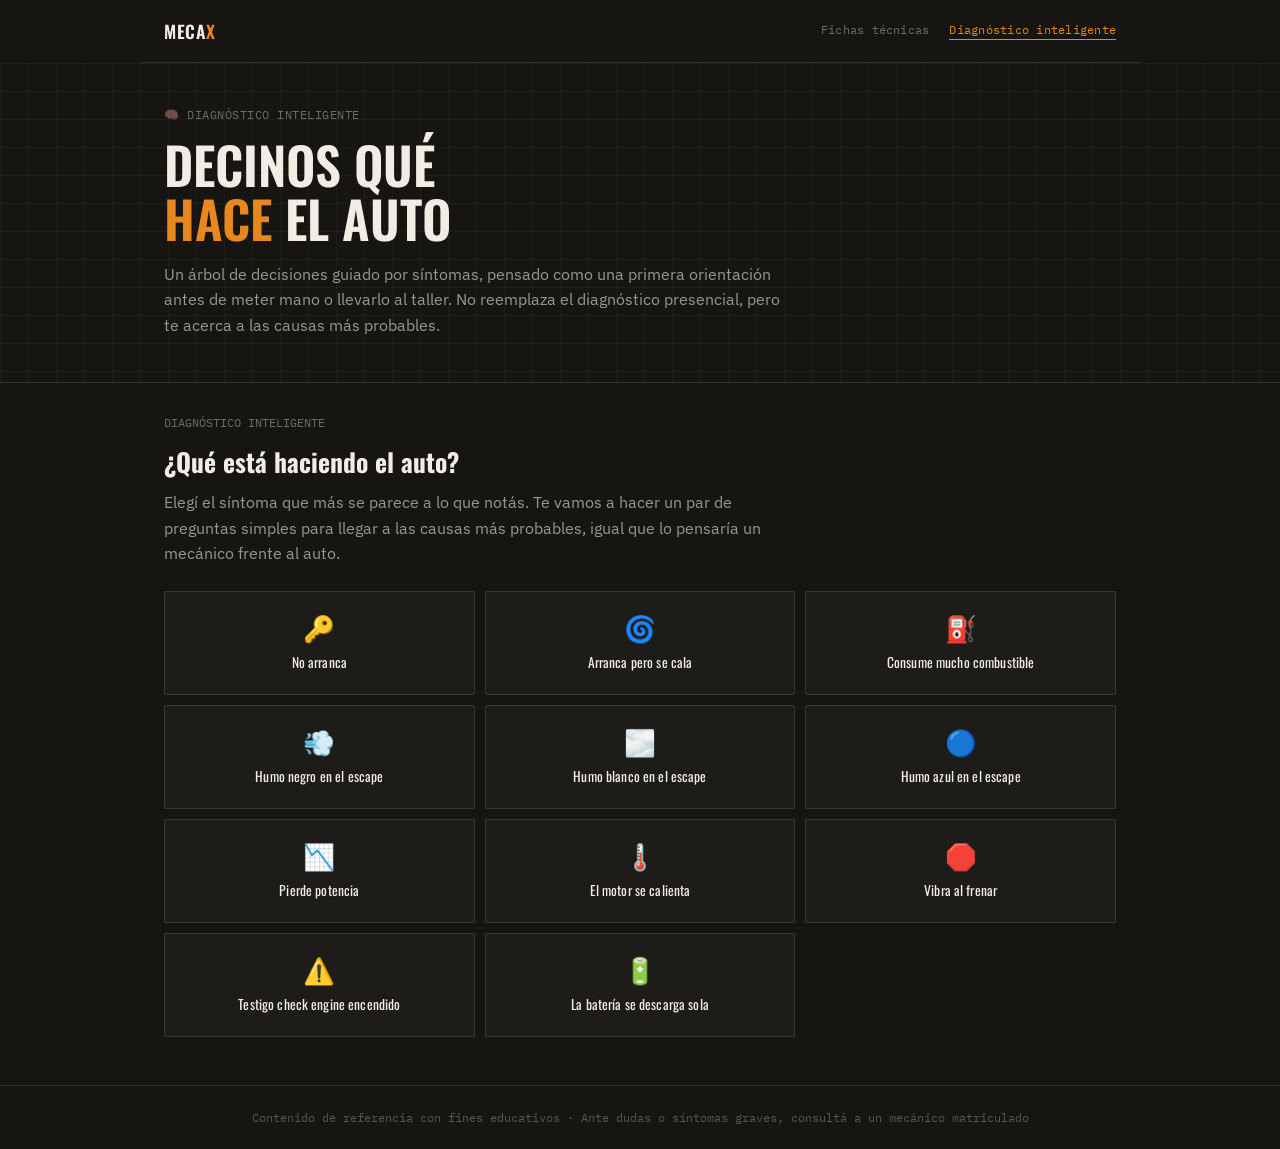
==== diagnostico-inteligente.html @ c55173de "Add files via upload" ====
<!DOCTYPE html>
<html lang="es-AR">
<head>
<meta charset="UTF-8" />
<meta name="viewport" content="width=device-width, initial-scale=1.0" />
<title>Diagnóstico Inteligente · Mecax</title>
<meta name="description" content="Elegí un síntoma y seguí el árbol de diagnóstico para encontrar las causas más probables, como lo pensaría un mecánico." />
<link rel="preconnect" href="https://fonts.googleapis.com">
<link rel="preconnect" href="https://fonts.gstatic.com" crossorigin>
<link href="https://fonts.googleapis.com/css2?family=Oswald:wght@400;500;600;700&family=IBM+Plex+Sans:wght@400;500;600&family=IBM+Plex+Mono:wght@400;500&display=swap" rel="stylesheet">
<link rel="stylesheet" href="style.css" />
</head>
<body>

  <nav class="topnav wrap">
    <a href="index.html" class="brand">MECA<span style="color:var(--mech)">X</span></a>
    <div class="nav-links">
      <a href="index.html">Fichas técnicas</a>
      <a href="diagnostico-inteligente.html" class="active">Diagnóstico inteligente</a>
    </div>
  </nav>

  <header class="hero grid-bg diag-hero">
    <div class="wrap">
      <div class="eyebrow"><span class="ico">🧠</span> DIAGNÓSTICO INTELIGENTE</div>
      <h1 class="title">
        DECINOS QUÉ<br />
        <span style="color:var(--mech)">HACE</span> EL AUTO
      </h1>
      <p class="subtitle">
        Un árbol de decisiones guiado por síntomas, pensado como una primera orientación antes de meter mano o llevarlo al taller. No reemplaza el diagnóstico presencial, pero te acerca a las causas más probables.
      </p>
    </div>
  </header>

  <main class="wrap main">
    <div id="diag-app"></div>
  </main>

  <footer class="footer">
    <p>Contenido de referencia con fines educativos · Ante dudas o síntomas graves, consultá a un mecánico matriculado</p>
  </footer>

  <script src="diag-data.js"></script>
  <script src="diag-app.js"></script>
</body>
</html>
---- style.css ----
:root {
  --bg: #161512;
  --panel: rgba(255,255,255,0.03);
  --border: rgba(255,255,255,0.12);
  --text: #F2EDE4;
  --text-dim: rgba(242,237,228,0.6);
  --text-dimmer: rgba(242,237,228,0.4);
  --mech: #E8871E;
  --elec: #4FB6BE;
  --danger: #C0463C;
  --danger-text: #E58077;
}

* { box-sizing: border-box; }

html, body {
  margin: 0;
  padding: 0;
  background: var(--bg);
  color: var(--text);
  font-family: 'IBM Plex Sans', sans-serif;
  -webkit-font-smoothing: antialiased;
}

.wrap {
  max-width: 1000px;
  margin: 0 auto;
  padding: 0 24px;
}

.mono { font-family: 'IBM Plex Mono', monospace; }

/* ---------- HERO ---------- */

.grid-bg {
  background-image:
    linear-gradient(rgba(255,255,255,0.035) 1px, transparent 1px),
    linear-gradient(90deg, rgba(255,255,255,0.035) 1px, transparent 1px);
  background-size: 28px 28px;
}

.hero {
  border-bottom: 1px solid var(--border);
  padding: 56px 0;
}

.eyebrow {
  font-family: 'IBM Plex Mono', monospace;
  font-size: 0.75rem;
  color: var(--text-dimmer);
  display: flex;
  align-items: center;
  gap: 8px;
  margin-bottom: 16px;
  letter-spacing: 0.04em;
}

.title {
  font-family: 'Oswald', sans-serif;
  font-weight: 600;
  font-size: clamp(2.2rem, 5vw, 3.2rem);
  line-height: 1.05;
  margin: 0 0 16px 0;
}

.subtitle {
  color: var(--text-dim);
  max-width: 620px;
  line-height: 1.6;
  margin: 0;
}

/* ---------- MAIN ---------- */

.main {
  padding: 32px 24px 48px;
  display: flex;
  flex-direction: column;
  gap: 32px;
}

.label {
  font-family: 'IBM Plex Mono', monospace;
  font-size: 0.75rem;
  color: var(--text-dimmer);
  margin-bottom: 12px;
}

/* ---------- CAR SELECTOR ---------- */

.car-selector {
  display: flex;
  flex-wrap: wrap;
  gap: 8px;
}

.car-card {
  border: 1px solid var(--border);
  background: transparent;
  border-radius: 2px;
  padding: 10px 16px;
  text-align: left;
  cursor: pointer;
  color: var(--text);
  transition: border-color 0.15s, background 0.15s;
}

.car-card:hover { border-color: rgba(255,255,255,0.3); }

.car-card.active {
  border-color: var(--text);
  background: rgba(255,255,255,0.06);
}

.car-card .name {
  font-family: 'Oswald', sans-serif;
  font-size: 0.9rem;
  font-weight: 500;
  letter-spacing: 0.01em;
}

.car-card .tag {
  font-size: 0.68rem;
  color: var(--text-dimmer);
  margin-top: 2px;
}

/* ---------- TABS ---------- */

.panel-section {
  border-top: 1px solid var(--border);
  padding-top: 24px;
}

.controls-row {
  display: flex;
  flex-wrap: wrap;
  align-items: center;
  justify-content: space-between;
  gap: 16px;
  margin-bottom: 24px;
}

.system-tabs, .view-tabs {
  display: flex;
  gap: 8px;
}

.tab-btn {
  display: flex;
  align-items: center;
  gap: 8px;
  padding: 9px 16px;
  border-radius: 2px;
  border: 1px solid var(--border);
  background: transparent;
  color: var(--text-dim);
  font-family: 'Oswald', sans-serif;
  letter-spacing: 0.03em;
  font-size: 0.85rem;
  cursor: pointer;
}

.view-tabs .tab-btn {
  font-family: 'IBM Plex Mono', monospace;
  font-size: 0.7rem;
  padding: 8px 12px;
  letter-spacing: normal;
}

/* ---------- INFO CARDS ---------- */

.info-grid {
  display: grid;
  grid-template-columns: 1fr;
  gap: 12px;
}

@media (min-width: 640px) {
  .info-grid { grid-template-columns: 1fr 1fr; }
}

.info-card {
  border: 1px solid var(--border);
  background: var(--panel);
  border-radius: 2px;
  overflow: hidden;
}

.info-card-header {
  width: 100%;
  display: flex;
  align-items: center;
  justify-content: space-between;
  gap: 12px;
  padding: 16px;
  background: transparent;
  border: none;
  cursor: pointer;
  color: var(--text);
  text-align: left;
}

.info-card-left {
  display: flex;
  align-items: center;
  gap: 12px;
}

.icon-badge {
  width: 36px;
  height: 36px;
  border-radius: 2px;
  display: flex;
  align-items: center;
  justify-content: center;
  font-size: 1.1rem;
  flex-shrink: 0;
}

.info-card-title {
  font-family: 'Oswald', sans-serif;
  font-size: 0.9rem;
  letter-spacing: 0.02em;
}

.chevron {
  color: var(--text-dimmer);
  transition: transform 0.15s;
  font-size: 0.9rem;
}

.chevron.open { transform: rotate(90deg); }

.info-card-body {
  padding: 0 16px 16px;
}

.info-card-desc {
  font-size: 0.88rem;
  color: var(--text-dim);
  line-height: 1.6;
  margin: 0 0 12px 0;
}

.spec-table {
  width: 100%;
  border-collapse: collapse;
  font-size: 0.85rem;
}

.spec-table tr { border-bottom: 1px solid rgba(255,255,255,0.1); }
.spec-table tr:last-child { border-bottom: none; }

.spec-table td {
  padding: 8px 0;
  vertical-align: top;
}

.spec-table td:first-child {
  color: var(--text-dimmer);
  font-family: 'IBM Plex Mono', monospace;
  font-size: 0.7rem;
  white-space: nowrap;
  padding-right: 12px;
}

.spec-table td:last-child { color: rgba(242,237,228,0.9); }

/* ---------- GAMES: SHARED ---------- */

.game-title {
  font-family: 'Oswald', sans-serif;
  font-size: 1.15rem;
  margin: 0 0 4px 0;
}

.game-desc {
  font-size: 0.88rem;
  color: var(--text-dimmer);
  max-width: 620px;
  line-height: 1.5;
  margin: 0 0 20px 0;
}

.game-columns {
  display: grid;
  grid-template-columns: 1fr;
  gap: 20px;
  margin-bottom: 16px;
}

@media (min-width: 640px) {
  .game-columns { grid-template-columns: 1fr 1fr; }
}

.game-box {
  border: 1px solid var(--border);
  background: var(--panel);
  border-radius: 2px;
  padding: 16px;
}

.game-box .box-label {
  font-family: 'IBM Plex Mono', monospace;
  font-size: 0.7rem;
  color: var(--text-dimmer);
  margin-bottom: 12px;
}

.chip-list {
  display: flex;
  flex-wrap: wrap;
  gap: 8px;
}

.chip-btn {
  padding: 8px 12px;
  border-radius: 2px;
  border: 1px solid rgba(255,255,255,0.15);
  background: transparent;
  color: rgba(242,237,228,0.8);
  font-size: 0.85rem;
  cursor: pointer;
  text-align: left;
}

.chip-btn:hover { border-color: rgba(255,255,255,0.4); }

.empty-note { font-size: 0.85rem; color: rgba(242,237,228,0.3); }

.seq-list {
  list-style: none;
  padding: 0;
  margin: 0;
  display: flex;
  flex-direction: column;
  gap: 6px;
}

.seq-item {
  display: flex;
  align-items: center;
  gap: 8px;
  font-size: 0.85rem;
  padding: 7px 8px;
  border-radius: 2px;
  color: rgba(242,237,228,0.3);
}

.seq-item.filled { color: white; }

.seq-num {
  font-family: 'IBM Plex Mono', monospace;
  color: rgba(242,237,228,0.25);
}

.seq-item.filled .seq-num { color: var(--accent, var(--mech)); }

.msg-box {
  display: flex;
  align-items: center;
  gap: 8px;
  font-size: 0.85rem;
  padding: 10px 12px;
  border-radius: 2px;
  border: 1px solid var(--border);
  margin-bottom: 16px;
}

.msg-box.ok { color: var(--accent, var(--mech)); }
.msg-box.err { color: var(--danger-text); border-color: var(--danger); }

.actions-row {
  display: flex;
  align-items: center;
  gap: 16px;
  flex-wrap: wrap;
}

.btn-ghost {
  display: flex;
  align-items: center;
  gap: 8px;
  font-size: 0.85rem;
  padding: 9px 14px;
  border-radius: 2px;
  border: 1px solid rgba(255,255,255,0.2);
  background: transparent;
  color: rgba(242,237,228,0.7);
  cursor: pointer;
}

.btn-ghost:hover { border-color: rgba(255,255,255,0.4); }

.btn-solid {
  font-family: 'Oswald', sans-serif;
  letter-spacing: 0.03em;
  font-size: 0.85rem;
  padding: 10px 18px;
  border-radius: 2px;
  border: none;
  background: var(--accent, var(--mech));
  color: #161512;
  cursor: pointer;
  font-weight: 500;
}

.btn-solid:disabled { opacity: 0.3; cursor: not-allowed; }

.hint-note { font-size: 0.75rem; color: rgba(242,237,228,0.3); }

/* diagnostic specific */

.failure-picker {
  display: flex;
  flex-wrap: wrap;
  gap: 8px;
  margin-bottom: 16px;
}

.failure-chip {
  display: flex;
  align-items: center;
  gap: 6px;
  padding: 7px 12px;
  border-radius: 2px;
  border: 1px solid var(--border);
  background: transparent;
  font-family: 'IBM Plex Mono', monospace;
  font-size: 0.72rem;
  color: rgba(242,237,228,0.6);
  cursor: pointer;
}

.symptom-box {
  display: flex;
  align-items: flex-start;
  gap: 10px;
  border: 1px solid var(--border);
  background: var(--panel);
  border-radius: 2px;
  padding: 14px 16px;
  margin-bottom: 20px;
}

.symptom-box .sym-icon { font-size: 1.2rem; }

.symptom-box .box-label {
  font-family: 'IBM Plex Mono', monospace;
  font-size: 0.7rem;
  color: var(--text-dimmer);
  margin-bottom: 4px;
}

.symptom-box p { margin: 0; font-size: 0.88rem; color: rgba(242,237,228,0.85); }

.step-row {
  display: flex;
  align-items: center;
  justify-content: space-between;
  gap: 8px;
  font-size: 0.85rem;
  padding: 8px 10px;
  border-radius: 2px;
}

.step-row .remove-btn {
  background: none;
  border: none;
  color: rgba(242,237,228,0.4);
  cursor: pointer;
  font-size: 1rem;
  line-height: 1;
}

.step-row .remove-btn:hover { color: rgba(242,237,228,0.9); }

/* ---------- NAV ---------- */

.topnav {
  display: flex;
  align-items: center;
  justify-content: space-between;
  padding: 18px 24px;
  border-bottom: 1px solid var(--border);
}

.brand {
  font-family: 'Oswald', sans-serif;
  font-size: 1.1rem;
  font-weight: 600;
  letter-spacing: 0.04em;
  color: var(--text);
  text-decoration: none;
}

.nav-links {
  display: flex;
  gap: 20px;
}

.nav-links a {
  font-family: 'IBM Plex Mono', monospace;
  font-size: 0.75rem;
  color: var(--text-dimmer);
  text-decoration: none;
  letter-spacing: 0.02em;
  padding-bottom: 2px;
  border-bottom: 1px solid transparent;
}

.nav-links a:hover { color: var(--text-dim); }

.nav-links a.active {
  color: var(--mech);
  border-bottom-color: var(--mech);
}

/* ---------- HERO CTA ---------- */

.hero-cta {
  display: inline-flex;
  align-items: center;
  gap: 8px;
  margin-top: 20px;
  padding: 11px 18px;
  border-radius: 2px;
  border: 1px solid var(--mech);
  color: var(--mech);
  text-decoration: none;
  font-family: 'Oswald', sans-serif;
  font-size: 0.85rem;
  letter-spacing: 0.03em;
}

.hero-cta:hover { background: rgba(232,135,30,0.1); }

.diag-hero { padding: 44px 0; }

/* ---------- DIAGNÓSTICO INTELIGENTE ---------- */

.diag-intro { margin-bottom: 24px; }

.diag-h2 {
  font-family: 'Oswald', sans-serif;
  font-size: 1.6rem;
  margin: 8px 0 10px 0;
}

.diag-lead {
  color: var(--text-dim);
  max-width: 620px;
  line-height: 1.6;
  margin: 0;
}

.symptom-grid {
  display: grid;
  grid-template-columns: repeat(2, 1fr);
  gap: 10px;
}

@media (min-width: 640px) {
  .symptom-grid { grid-template-columns: repeat(3, 1fr); }
}

.symptom-card {
  display: flex;
  flex-direction: column;
  align-items: center;
  justify-content: center;
  gap: 8px;
  padding: 22px 12px;
  border-radius: 2px;
  border: 1px solid var(--border);
  background: var(--panel);
  color: var(--text);
  cursor: pointer;
  text-align: center;
}

.symptom-card:hover { border-color: var(--mech); }

.symptom-icon { font-size: 1.6rem; }

.symptom-label {
  font-family: 'Oswald', sans-serif;
  font-size: 0.85rem;
  letter-spacing: 0.01em;
}

.diag-breadcrumb {
  display: flex;
  flex-wrap: wrap;
  align-items: center;
  gap: 6px;
  font-family: 'IBM Plex Mono', monospace;
  font-size: 0.72rem;
  color: var(--text-dimmer);
  margin-bottom: 20px;
}

.crumb-symptom { color: var(--mech); }
.crumb-sep { color: rgba(255,255,255,0.2); }
.crumb-step { color: var(--text-dim); }

.diag-card {
  border: 1px solid var(--border);
  background: var(--panel);
  border-radius: 2px;
  padding: 22px;
  margin-bottom: 20px;
}

.diag-step-count {
  font-size: 0.7rem;
  color: var(--text-dimmer);
  margin-bottom: 8px;
}

.diag-question {
  font-family: 'Oswald', sans-serif;
  font-weight: 500;
  font-size: 1.15rem;
  line-height: 1.4;
  margin: 0 0 18px 0;
}

.diag-options {
  display: flex;
  flex-direction: column;
  gap: 8px;
}

.diag-option-btn {
  text-align: left;
  padding: 12px 14px;
  border-radius: 2px;
  border: 1px solid rgba(255,255,255,0.15);
  background: rgba(255,255,255,0.02);
  color: var(--text);
  font-size: 0.9rem;
  cursor: pointer;
}

.diag-option-btn:hover {
  border-color: var(--mech);
  background: rgba(232,135,30,0.08);
}

.diag-result-card {
  border: 1px solid var(--border);
  border-left-width: 4px;
  background: var(--panel);
  border-radius: 2px;
  padding: 22px;
  margin-bottom: 20px;
}

.diag-result-header {
  display: flex;
  flex-wrap: wrap;
  align-items: center;
  gap: 12px;
  margin-bottom: 18px;
}

.severity-pill {
  font-family: 'IBM Plex Mono', monospace;
  font-size: 0.68rem;
  padding: 4px 10px;
  border-radius: 20px;
  border: 1px solid;
  letter-spacing: 0.03em;
}

.diag-result-title {
  font-family: 'Oswald', sans-serif;
  font-size: 1.3rem;
  margin: 0;
}

.diag-result-block { margin-bottom: 18px; }
.diag-result-block:last-of-type { margin-bottom: 14px; }

.cause-list {
  margin: 0;
  padding-left: 18px;
  font-size: 0.88rem;
  color: rgba(242,237,228,0.85);
  line-height: 1.6;
}

.cause-list li { margin-bottom: 6px; }
.cause-list strong { color: var(--text); }

.diag-recommendation {
  font-size: 0.88rem;
  color: rgba(242,237,228,0.85);
  line-height: 1.6;
  margin: 0;
}

.tool-tag {
  display: inline-block;
  font-size: 0.8rem;
  color: var(--text-dim);
  border-top: 1px solid var(--border);
  padding-top: 12px;
  width: 100%;
}

/* ---------- FOOTER ---------- */

.footer {
  border-top: 1px solid var(--border);
  padding: 24px;
  text-align: center;
}

.footer p {
  font-family: 'IBM Plex Mono', monospace;
  font-size: 0.72rem;
  color: rgba(242,237,228,0.3);
  margin: 0;
}
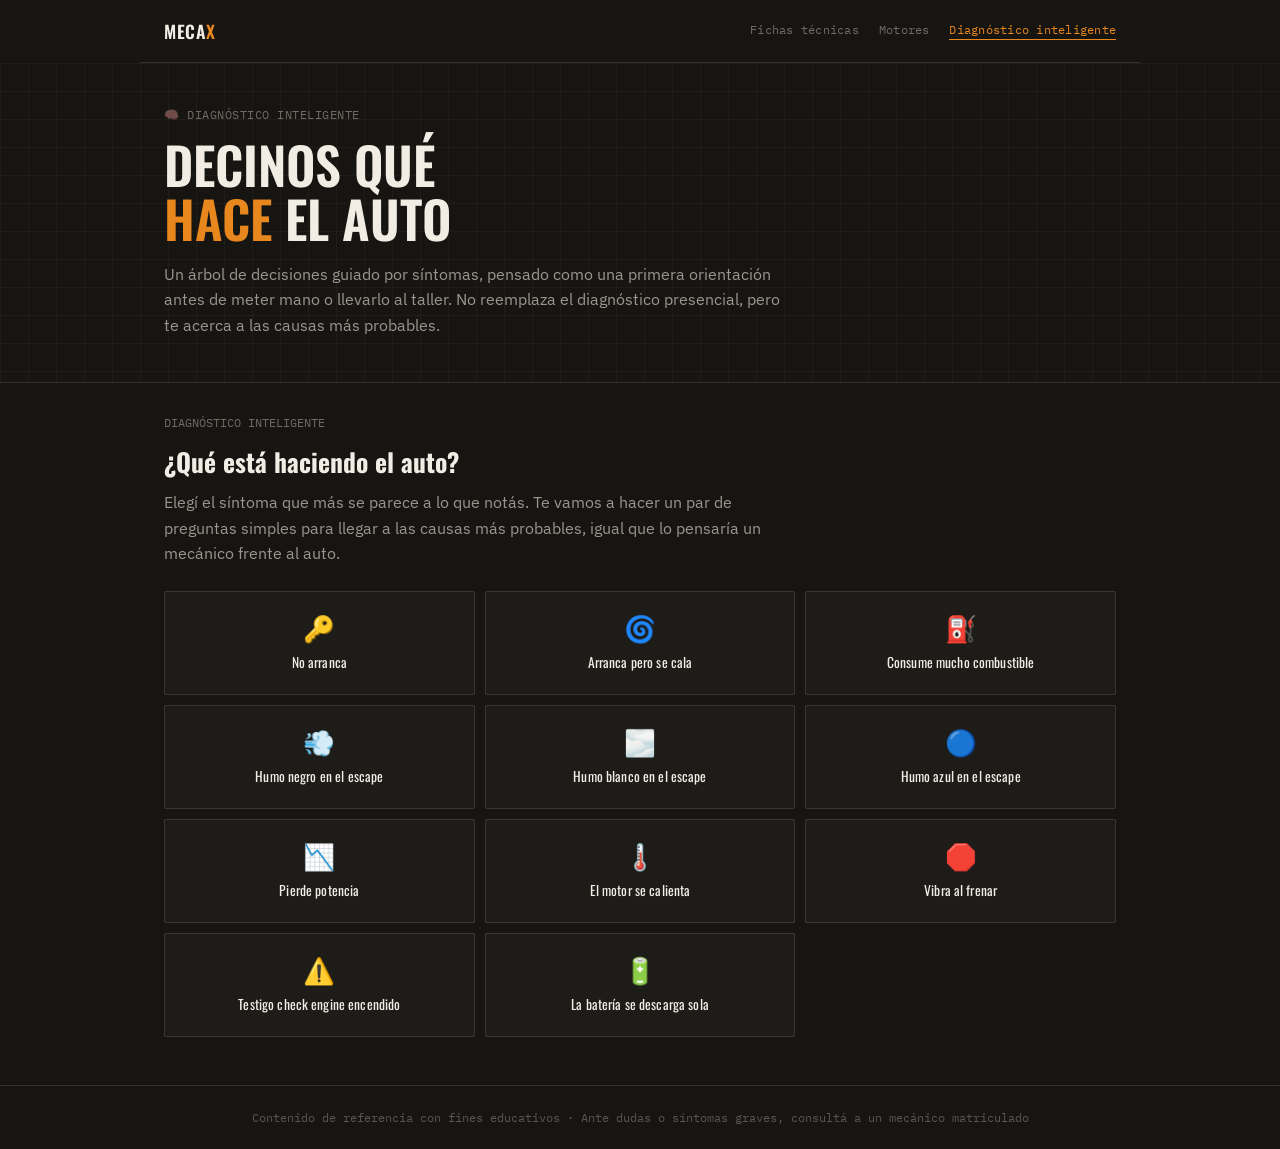
==== commit 6c5c12ec: "Add files via upload" ====
--- a/diagnostico-inteligente.html
+++ b/diagnostico-inteligente.html
@@ -16,6 +16,7 @@
     <a href="index.html" class="brand">MECA<span style="color:var(--mech)">X</span></a>
     <div class="nav-links">
       <a href="index.html">Fichas técnicas</a>
+      <a href="motores.html">Motores</a>
       <a href="diagnostico-inteligente.html" class="active">Diagnóstico inteligente</a>
     </div>
   </nav>
--- a/style.css
+++ b/style.css
@@ -476,6 +476,29 @@
 
 .step-row .remove-btn:hover { color: rgba(242,237,228,0.9); }
 
+.diag-order-list {
+  gap: 10px;
+}
+
+.step-row-explained {
+  padding: 10px 12px;
+  border-radius: 2px;
+}
+
+.step-row-text {
+  font-size: 0.85rem;
+  color: rgba(242,237,228,0.95);
+  margin-bottom: 4px;
+}
+
+.step-reason {
+  margin: 0;
+  padding-left: 22px;
+  font-size: 0.78rem;
+  color: rgba(242,237,228,0.6);
+  line-height: 1.5;
+}
+
 /* ---------- NAV ---------- */
 
 .topnav {
@@ -711,6 +734,108 @@
   width: 100%;
 }
 
+/* ---------- DIAGRAMAS ELÉCTRICOS ---------- */
+
+.diagram-tabs {
+  display: flex;
+  flex-wrap: wrap;
+  gap: 8px;
+  margin-bottom: 16px;
+}
+
+.diagram-tab-btn {
+  font-family: 'IBM Plex Mono', monospace;
+  font-size: 0.72rem;
+  padding: 8px 14px;
+  border-radius: 2px;
+  border: 1px solid var(--border);
+  background: transparent;
+  cursor: pointer;
+}
+
+.diagram-box {
+  border: 1px solid var(--border);
+  background: var(--panel);
+  border-radius: 2px;
+  padding: 12px;
+  margin-bottom: 14px;
+  overflow-x: auto;
+}
+
+.diagram-svg {
+  width: 100%;
+  min-width: 640px;
+  height: auto;
+  display: block;
+}
+
+.diagram-component {
+  cursor: pointer;
+}
+
+.diagram-component rect {
+  transition: fill 0.15s;
+}
+
+.diagram-component:hover rect {
+  fill: rgba(79, 182, 190, 0.14);
+}
+
+.diagram-info-box {
+  border: 1px solid var(--border);
+  border-left-width: 4px;
+  background: var(--panel);
+  border-radius: 2px;
+  padding: 16px;
+}
+
+.diagram-info-box p {
+  margin: 6px 0 0 0;
+  font-size: 0.88rem;
+  color: rgba(242,237,228,0.85);
+  line-height: 1.6;
+}
+
+/* ---------- MOTORES: fundamentos y comparativa ---------- */
+
+.fundamentos-list {
+  display: flex;
+  flex-direction: column;
+  gap: 12px;
+}
+
+.fundamento-body p {
+  margin: 0 0 10px 0;
+  font-size: 0.88rem;
+  color: rgba(242,237,228,0.85);
+  line-height: 1.6;
+}
+
+.fundamento-body p:last-child { margin-bottom: 0; }
+
+.compare-table {
+  width: 100%;
+  border-collapse: collapse;
+  font-size: 0.88rem;
+}
+
+.compare-table th,
+.compare-table td {
+  text-align: left;
+  padding: 10px 12px;
+  border-bottom: 1px solid var(--border);
+}
+
+.compare-table th {
+  font-family: 'IBM Plex Mono', monospace;
+  font-size: 0.7rem;
+  color: var(--text-dimmer);
+  font-weight: 500;
+  letter-spacing: 0.02em;
+}
+
+.compare-table td { color: rgba(242,237,228,0.9); }
+
 /* ---------- FOOTER ---------- */
 
 .footer {
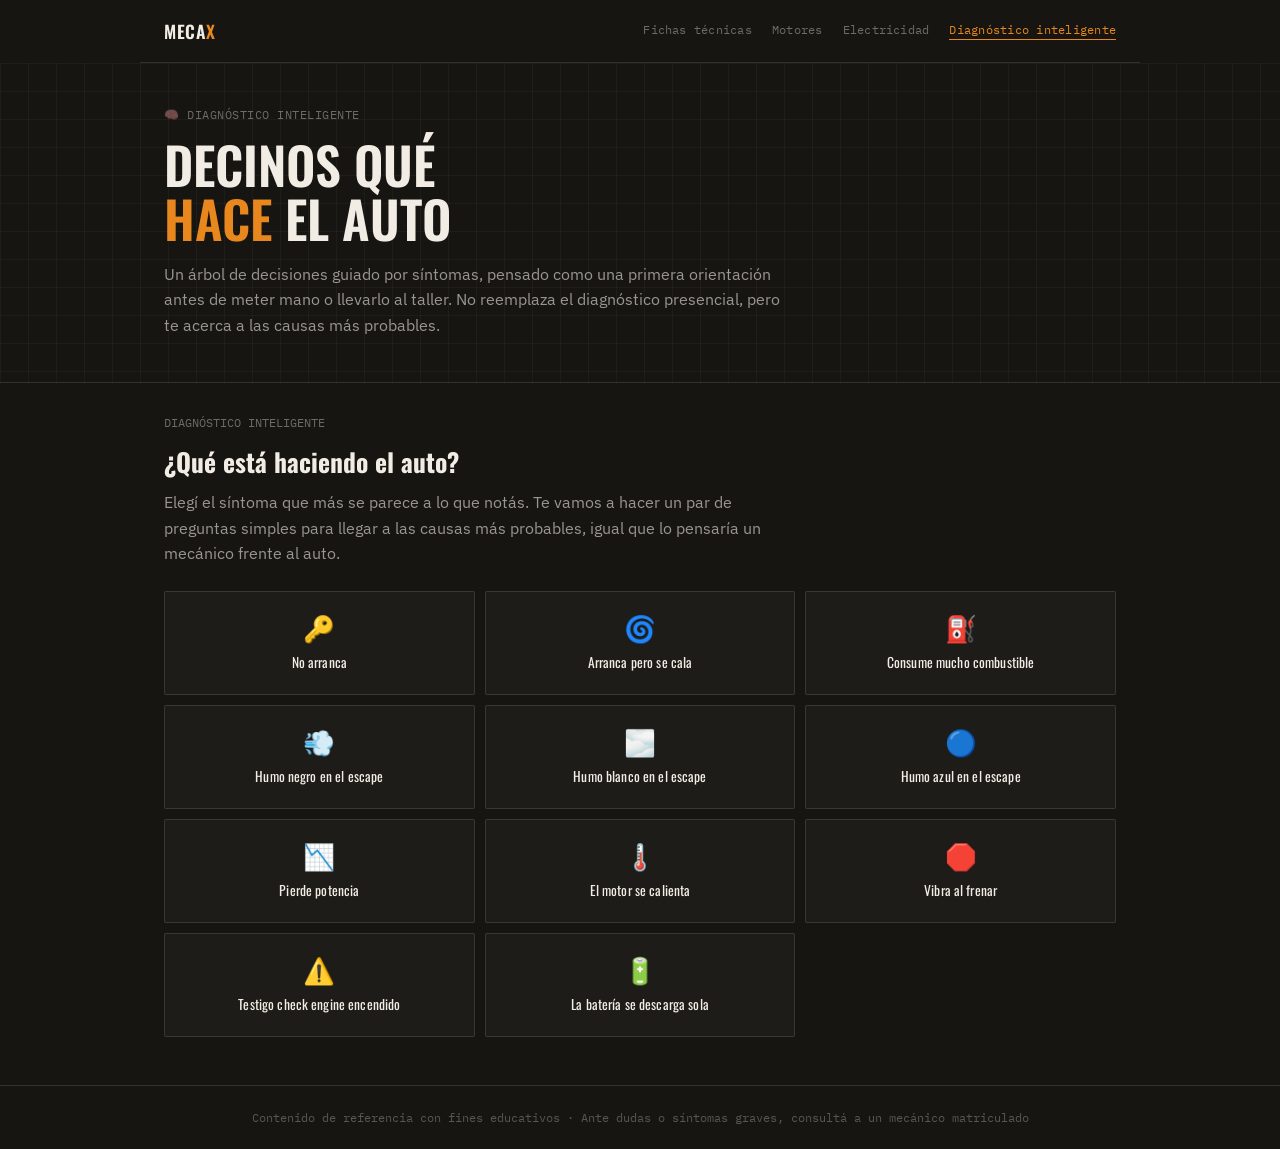
==== commit 3a19404e: "Add files via upload" ====
--- a/diagnostico-inteligente.html
+++ b/diagnostico-inteligente.html
@@ -17,6 +17,7 @@
     <div class="nav-links">
       <a href="index.html">Fichas técnicas</a>
       <a href="motores.html">Motores</a>
+      <a href="electricidad.html">Electricidad</a>
       <a href="diagnostico-inteligente.html" class="active">Diagnóstico inteligente</a>
     </div>
   </nav>
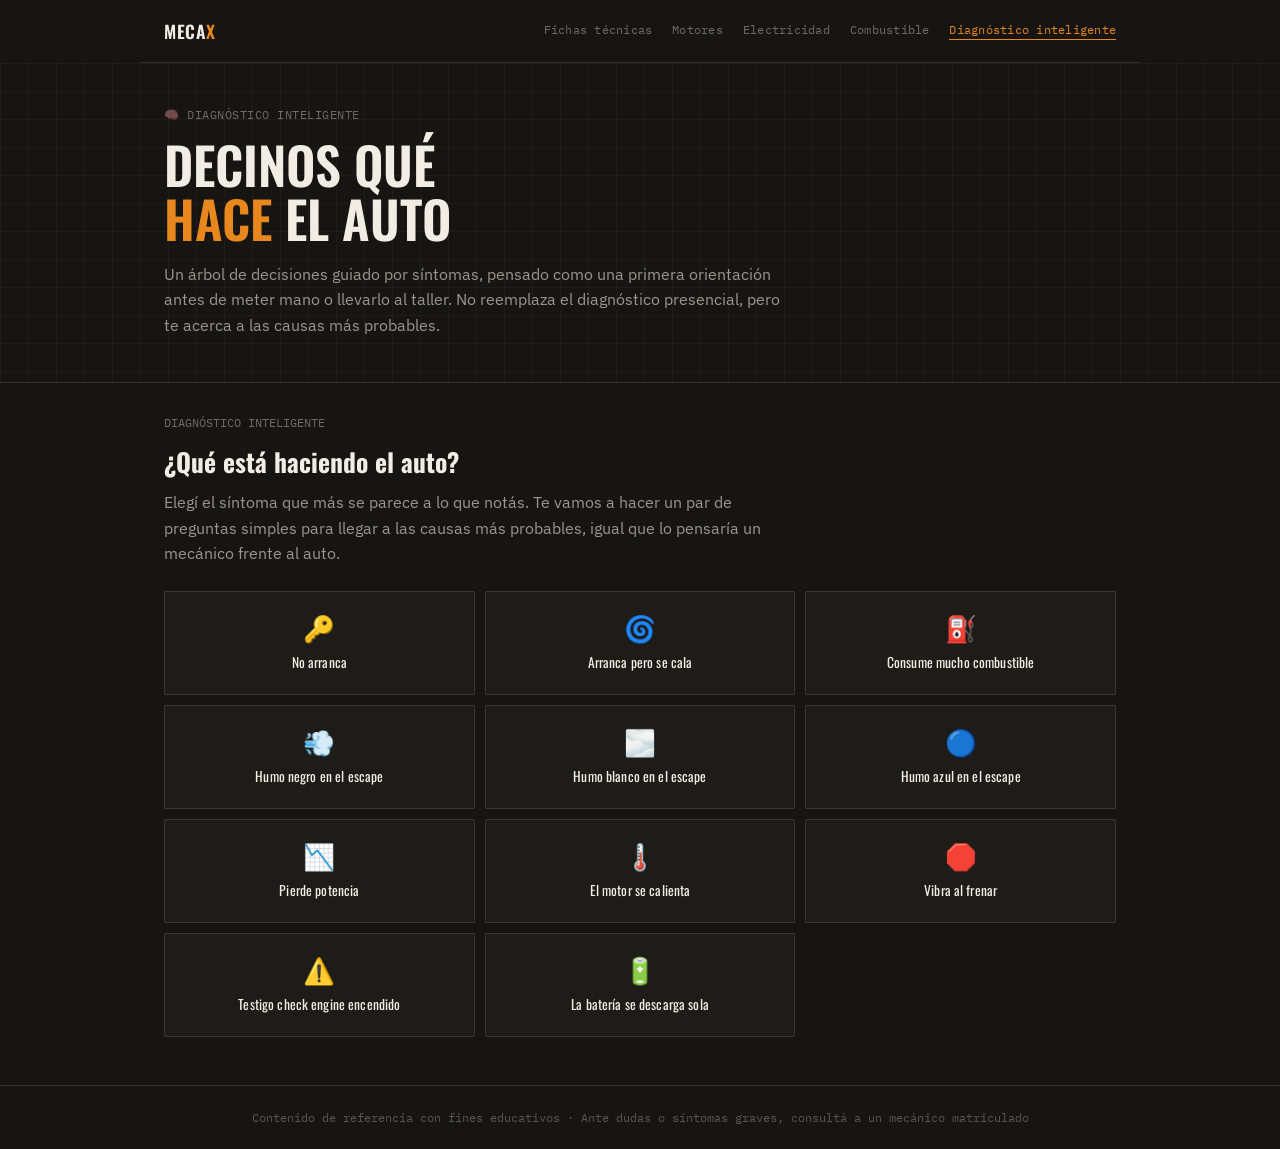
==== commit 0ddc7dee: "Add files via upload" ====
--- a/diagnostico-inteligente.html
+++ b/diagnostico-inteligente.html
@@ -18,6 +18,7 @@
       <a href="index.html">Fichas técnicas</a>
       <a href="motores.html">Motores</a>
       <a href="electricidad.html">Electricidad</a>
+      <a href="combustible.html">Combustible</a>
       <a href="diagnostico-inteligente.html" class="active">Diagnóstico inteligente</a>
     </div>
   </nav>
